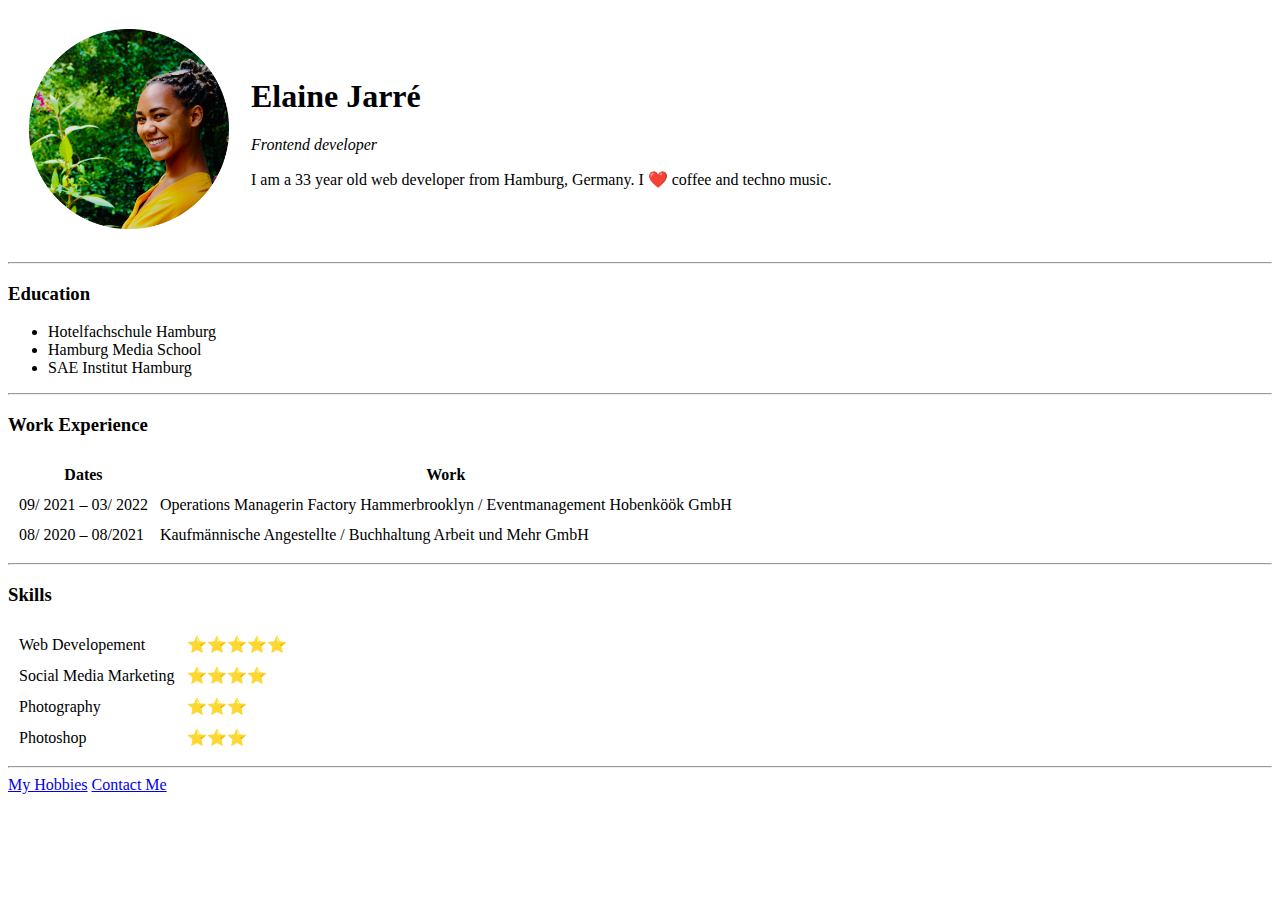
==== index.html @ 0f17121f "Add initial CV website files" ====
<!DOCTYPE html>
<html lang="en" dir="ltr">

<head>
  <meta charset="utf-8">
  <title> Elaine's personal site </title>
</head>

<body>
  <table cellspacing="20">
    <tr>
      <td><img src="images/elaine.png" alt="elaine profile picture" size height="200px"></td>
      <td>
        <h1> Elaine Jarré </h1>
        <p><em>Frontend developer</em></p>
        <p>I am a 33 year old web developer from Hamburg, Germany.
          I ❤️ coffee and techno music.</p>
      </td>
    </tr>
  </table>

  <hr>
  <h3>Education</h3>
  <ul>
    <li>Hotelfachschule Hamburg</li>
    <li>Hamburg Media School</li>
    <li>SAE Institut Hamburg</li>
  </ul>
  <hr>

  <h3>Work Experience</h3>
  <table cellspacing="10">
    <thead>
      <th>Dates</th>
      <th>Work</th>
    </thead>
    <tbody>
      <tr>
        <td>09/ 2021 – 03/ 2022</td>
        <td>Operations Managerin Factory Hammerbrooklyn / Eventmanagement Hobenköök GmbH</td>
      </tr>
      <tr>
        <td>08/ 2020 – 08/2021</td>
        <td>Kaufmännische Angestellte / Buchhaltung Arbeit und Mehr GmbH</td>
      </tr>
    </tbody>
  </table>
  <hr>

  <h3>Skills</h3>
  <table cellspacing="10">
    <tr>
      <td>Web Developement</td>
      <td>⭐️⭐️⭐️⭐️⭐️</td>
    </tr>
    <tr>
      <td>Social Media Marketing</td>
      <td>⭐️⭐️⭐️⭐️</td>
    </tr>
    <tr>
      <td>Photography</td>
      <td>⭐️⭐️⭐️</td>
    </tr>
    <tr>
      <td>Photoshop</td>
      <td>⭐️⭐️⭐️</td>
    </tr>
  </table>
  <hr>

  <a href="hobbies.html">My Hobbies</a>
  <a href="contact-me.html">Contact Me</a>
</body>

</html>
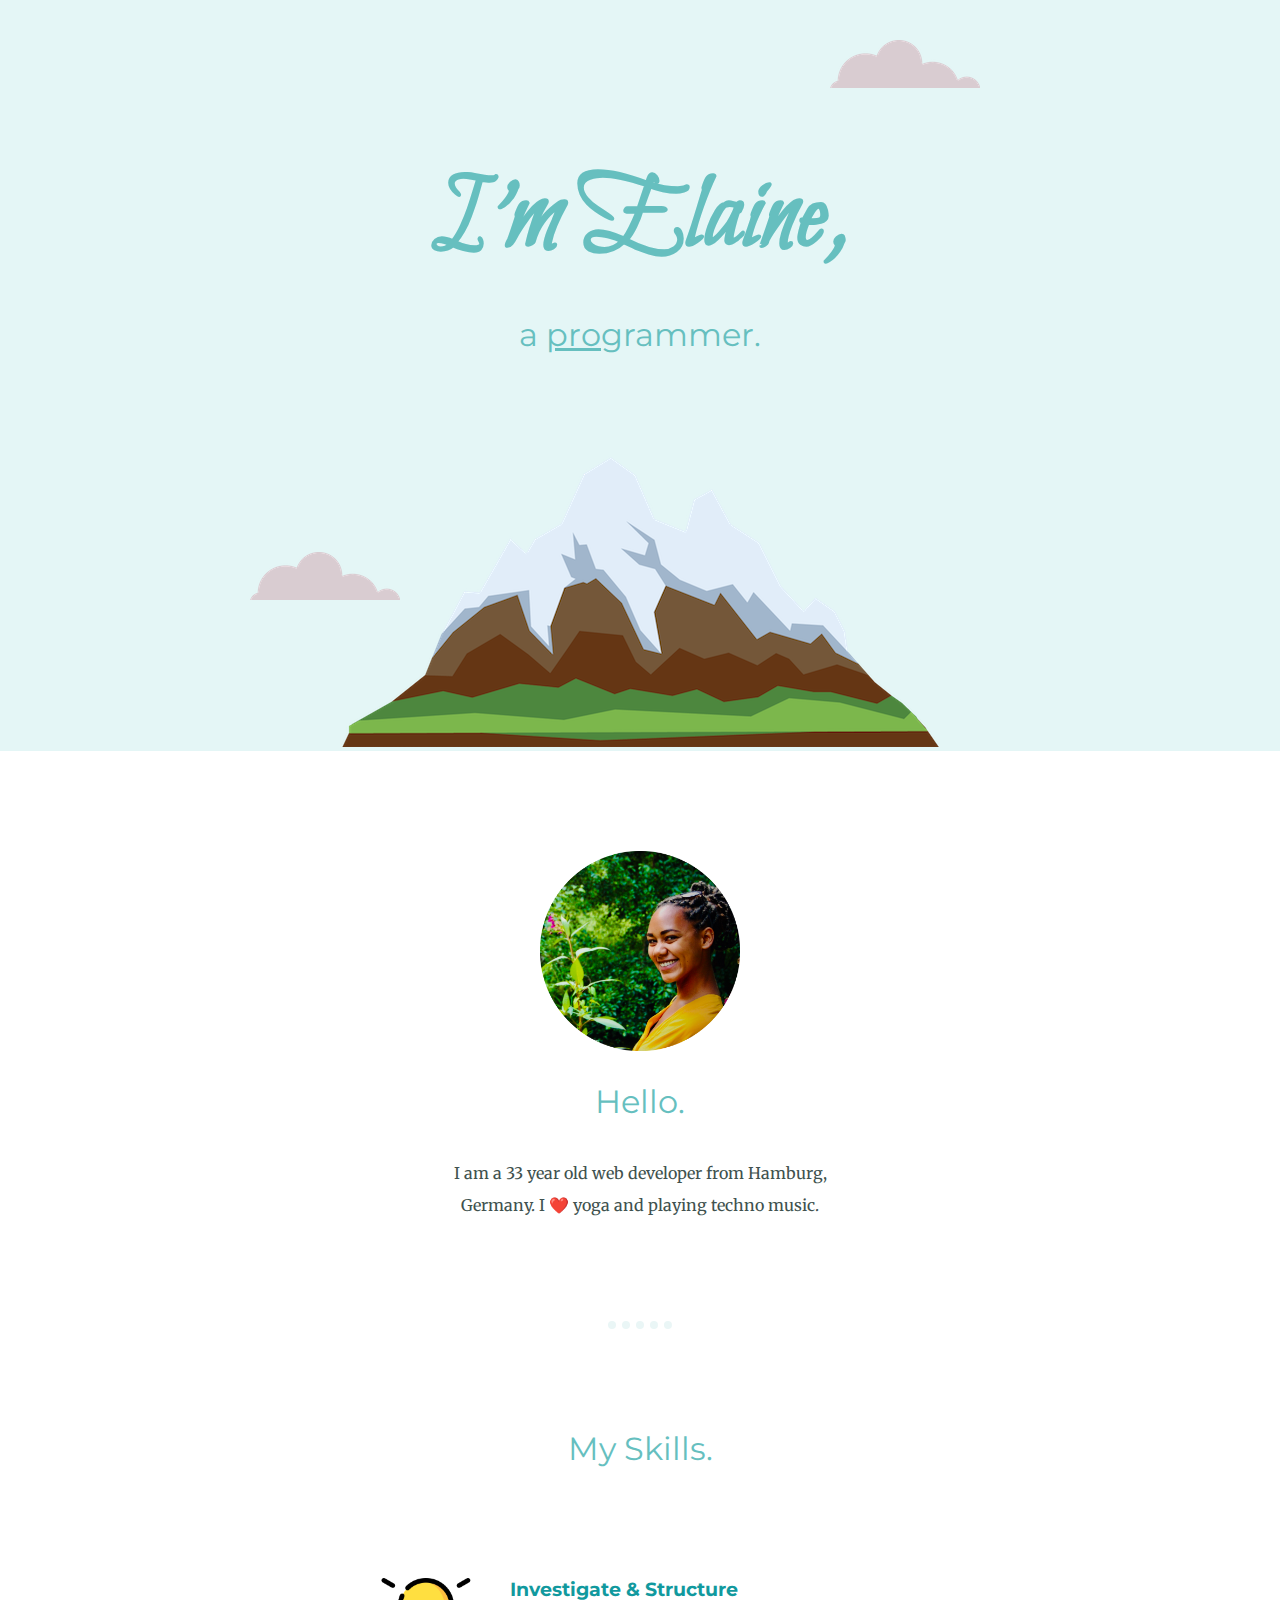
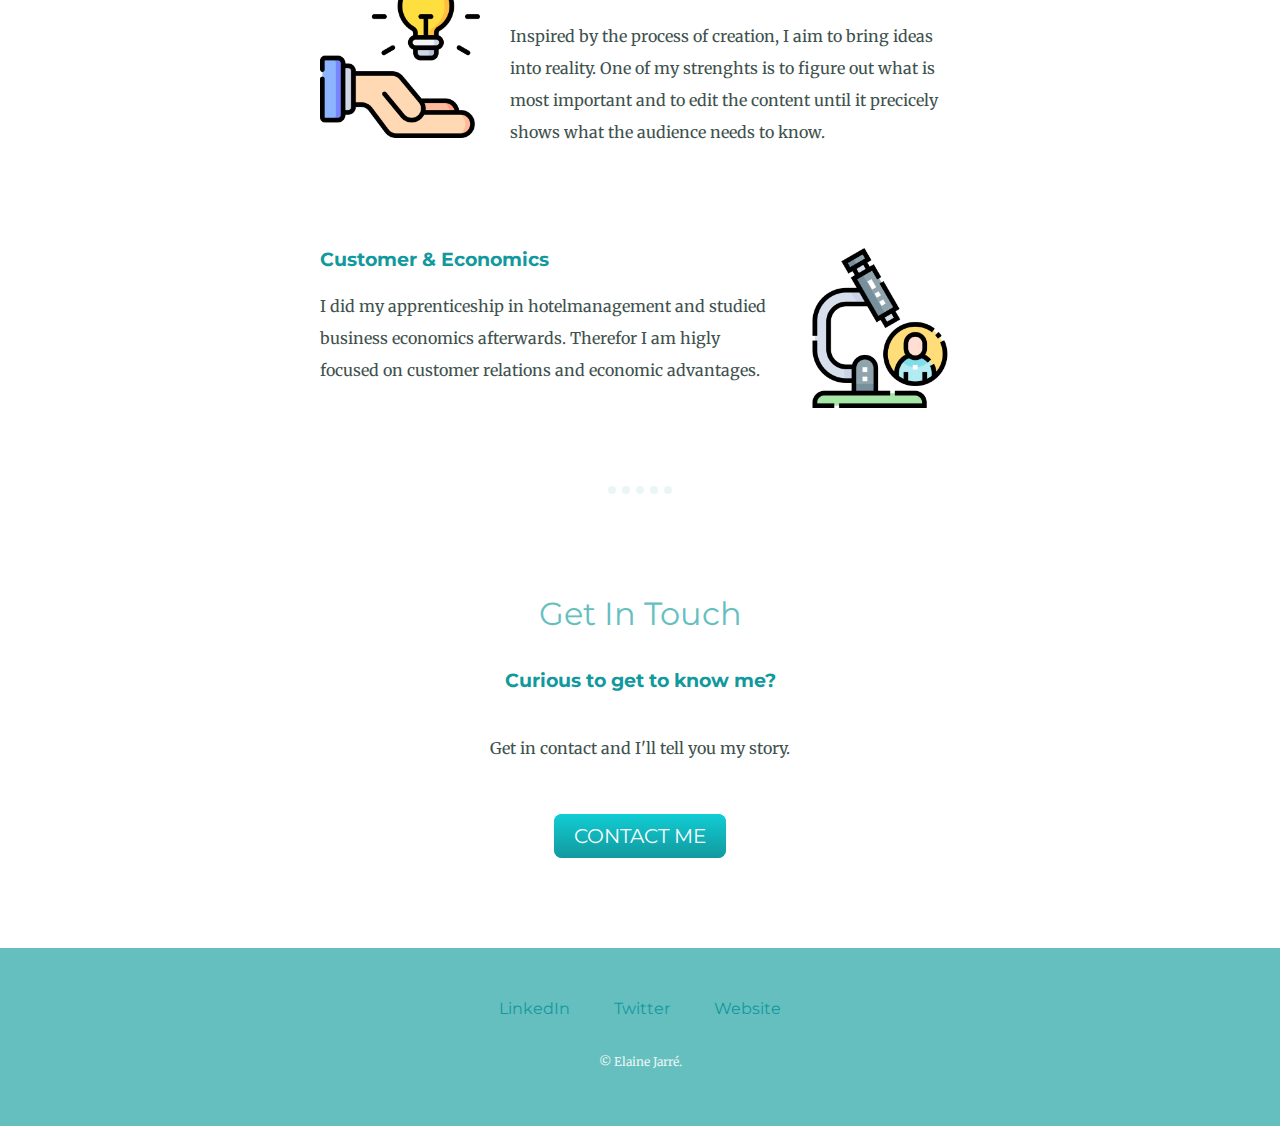
==== commit 60eba621: "Add files via upload" ====
--- a/index.html
+++ b/index.html
@@ -3,73 +3,67 @@
 
 <head>
   <meta charset="utf-8">
-  <title> Elaine's personal site </title>
+  <title>Elaine Jarré</title>
+
+  <link rel="stylesheet" href="css/styles.css">
+  <link rel="icon" href="favicon.ico">
+  <link rel="preconnect" href="https://fonts.googleapis.com">
+  <link rel="preconnect" href="https://fonts.gstatic.com" crossorigin>
+  <link href="https://fonts.googleapis.com/css2?family=Bilbo+Swash+Caps&family=Merriweather&family=Montserrat&display=swap" rel="stylesheet">
+
+
 </head>
 
 <body>
-  <table cellspacing="20">
-    <tr>
-      <td><img src="images/elaine.png" alt="elaine profile picture" size height="200px"></td>
-      <td>
-        <h1> Elaine Jarré </h1>
-        <p><em>Frontend developer</em></p>
-        <p>I am a 33 year old web developer from Hamburg, Germany.
-          I ❤️ coffee and techno music.</p>
-      </td>
-    </tr>
-  </table>
+  <div class="top-container">
+    <img class="top-cloud" src="images/cloud.png" alt="cloud-img">
+    <h1>I'm Elaine,</h1>
+    <h2>a <span class="pro">pro</span>grammer.</h2>
+    <img class="bottom-cloud" src="images/cloud.png" alt="cloud-img">
+    <img src="images/mountain.png" alt="mountain-img">
+  </div>
 
-  <hr>
-  <h3>Education</h3>
-  <ul>
-    <li>Hotelfachschule Hamburg</li>
-    <li>Hamburg Media School</li>
-    <li>SAE Institut Hamburg</li>
-  </ul>
-  <hr>
+  <div class="middle-container">
+    <div class="profile">
+      <img src="images/elaine.png" alt="Elaine-profil picture" size height="200px">
+      <h2>Hello.</h2>
+      <p class="intro">I am a 33 year old web developer from Hamburg, Germany. I ❤️ yoga and playing techno music.</p>
+    </div>
 
-  <h3>Work Experience</h3>
-  <table cellspacing="10">
-    <thead>
-      <th>Dates</th>
-      <th>Work</th>
-    </thead>
-    <tbody>
-      <tr>
-        <td>09/ 2021 – 03/ 2022</td>
-        <td>Operations Managerin Factory Hammerbrooklyn / Eventmanagement Hobenköök GmbH</td>
-      </tr>
-      <tr>
-        <td>08/ 2020 – 08/2021</td>
-        <td>Kaufmännische Angestellte / Buchhaltung Arbeit und Mehr GmbH</td>
-      </tr>
-    </tbody>
-  </table>
-  <hr>
+    <hr>
+    <div class="skills">
+      <h2>My Skills.</h2>
+      <div class="skill-row">
+        <img class="creation" src="images/knowledge.png" alt="creation-img">
+        <h3>Investigate & Structure</h3>
+        <p class= "creation-skill-description">Inspired by the process of creation, I aim to bring ideas into reality.
+          One of my strenghts is to figure out what is most important and to edit the content until it precicely shows what the audience needs to know.</p>
+      </div>
+      <div class="skill-row">
+        <img class="microscope" src="images/research.png" alt="microscope-img">
+        <h3>Customer & Economics</h3>
+        <p>I did my apprenticeship in hotelmanagement and studied business economics afterwards.
+          Therefor I am higly focused on customer relations and economic advantages.</p>
+      </div>
+    </div>
 
-  <h3>Skills</h3>
-  <table cellspacing="10">
-    <tr>
-      <td>Web Developement</td>
-      <td>⭐️⭐️⭐️⭐️⭐️</td>
-    </tr>
-    <tr>
-      <td>Social Media Marketing</td>
-      <td>⭐️⭐️⭐️⭐️</td>
-    </tr>
-    <tr>
-      <td>Photography</td>
-      <td>⭐️⭐️⭐️</td>
-    </tr>
-    <tr>
-      <td>Photoshop</td>
-      <td>⭐️⭐️⭐️</td>
-    </tr>
-  </table>
-  <hr>
+    <hr>
+    <div class="contact-me">
+      <h2>Get In Touch</h2>
+      <h3>Curious to get to know me?</h3>
+      <p class="contact-message">Get in contact and I'll tell you my story.</p>
+      <a class="btn" href="mailto:elaine.jarre@gmail.com">CONTACT ME</a>
+    </div>
+  </div>
 
-  <a href="hobbies.html">My Hobbies</a>
-  <a href="contact-me.html">Contact Me</a>
+
+  <div class="bottom-container">
+    <a class="footer-link" href="https://www.linkedin.com/">LinkedIn</a>
+    <a class="footer-link" href="https://twitter.com/">Twitter</a>
+    <a class="footer-link" href="https://www.appbrewery.co/">Website</a>
+    <p class="copyright">© Elaine Jarré.</p>
+  </div>
+
 </body>
 
 </html>
--- a/css/styles.css
+++ b/css/styles.css
@@ -0,0 +1,136 @@
+a {
+  color: #11999E;
+  font-family: 'Montserrat', sans-serif;
+  margin: 10px 20px;
+  text-decoration: none;
+}
+a:hover {
+  color: #EAF6F6;
+}
+
+body {
+  margin: 0;
+  text-align: center;
+  font-family: 'Merriweather', serif;
+}
+
+h1 {
+  color: #66BFBF;
+  font-family: 'Bilbo Swash Caps', cursive;
+  font-size: 6.875rem;
+  margin: 50px auto 0 auto;
+}
+
+h2 {
+  color: #66BFBF;
+  font-family: 'Montserrat', sans-serif;
+  font-size: 2rem;
+  font-weight: normal;
+  padding-bottom: 10px;
+}
+
+h3 {
+  color: #11999E;
+  font-family: 'Montserrat', sans-serif;
+}
+
+hr {
+  border: none;
+  border-top: 8px dotted #EAF6F6;
+  width: 5%;
+  margin: 100px auto;
+}
+p {
+color: #40514E;
+line-height: 2;
+}
+
+/***********************CLASS SELECTORS****************************/
+
+.btn {
+  background: #11cdd4;
+  background-image: -webkit-linear-gradient(top, #11cdd4, #11999e);
+  background-image: -moz-linear-gradient(top, #11cdd4, #11999e);
+  background-image: -ms-linear-gradient(top, #11cdd4, #11999e);
+  background-image: -o-linear-gradient(top, #11cdd4, #11999e);
+  background-image: linear-gradient(to bottom, #11cdd4, #11999e);
+  -webkit-border-radius: 8;
+  -moz-border-radius: 8;
+  border-radius: 8px;
+  font-family: 'Montserrat', sans-serif;
+  color: #ffffff;
+  font-size: 20px;
+  padding: 10px 20px 10px 20px;
+  text-decoration: none;
+}
+
+.btn:hover {
+  background: #30e3cb;
+  background-image: -webkit-linear-gradient(top, #30e3cb, #2bc4ad);
+  background-image: -moz-linear-gradient(top, #30e3cb, #2bc4ad);
+  background-image: -ms-linear-gradient(top, #30e3cb, #2bc4ad);
+  background-image: -o-linear-gradient(top, #30e3cb, #2bc4ad);
+  background-image: linear-gradient(to bottom, #30e3cb, #2bc4ad);
+  text-decoration: none;
+}
+.copyright {
+  color: #EAF6F6;
+  font-size: 0.75rem;
+  padding: 20px 0;
+}
+.creation {
+width: 25%;
+float: left;
+margin-right: 30px;
+}
+.contact-message {
+  margin: 40px auto 60px;
+}
+.microscope {
+width: 25%;
+float: right;
+margin-left: 30px;
+}
+.pro {
+  text-decoration: underline;
+}
+.intro {
+  width: 30%;
+  margin: auto;
+}
+.footer-link {
+color: #11999E;
+}
+
+.skill-row {
+margin: 100px auto 100px auto;
+text-align: left;
+width: 50%;
+}
+
+.top-container {
+  background-color: #E4F6F6;
+  padding-top: 100px;
+}
+
+.middle-container{
+  margin: 100px 0 100px 0;
+}
+
+.bottom-container {
+  background-color: #66BFBF;
+padding: 50px 0 20px;
+}
+
+.top-cloud {
+  position: absolute;
+  right: 300px;
+  top: 40px;
+}
+
+.bottom-cloud {
+  position: absolute;
+  bottom: 300px;
+  left: 250px;
+
+}
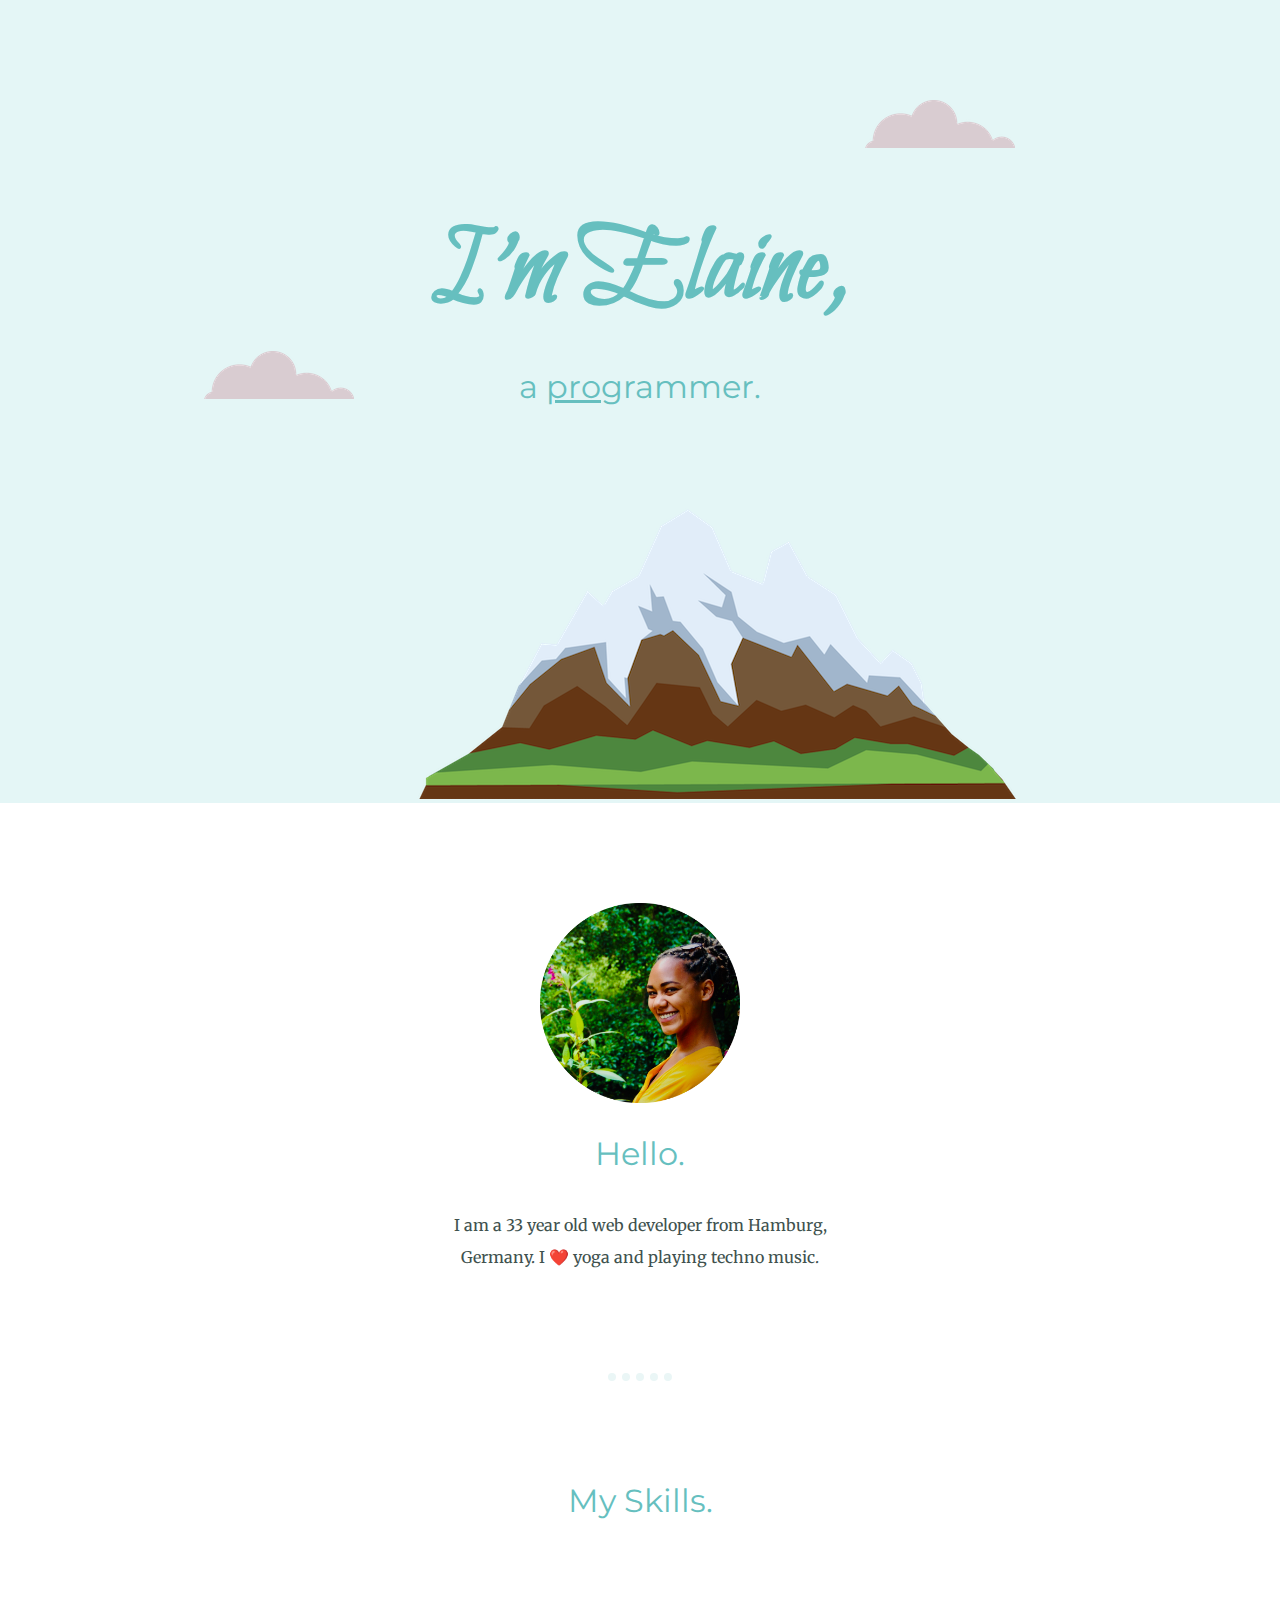
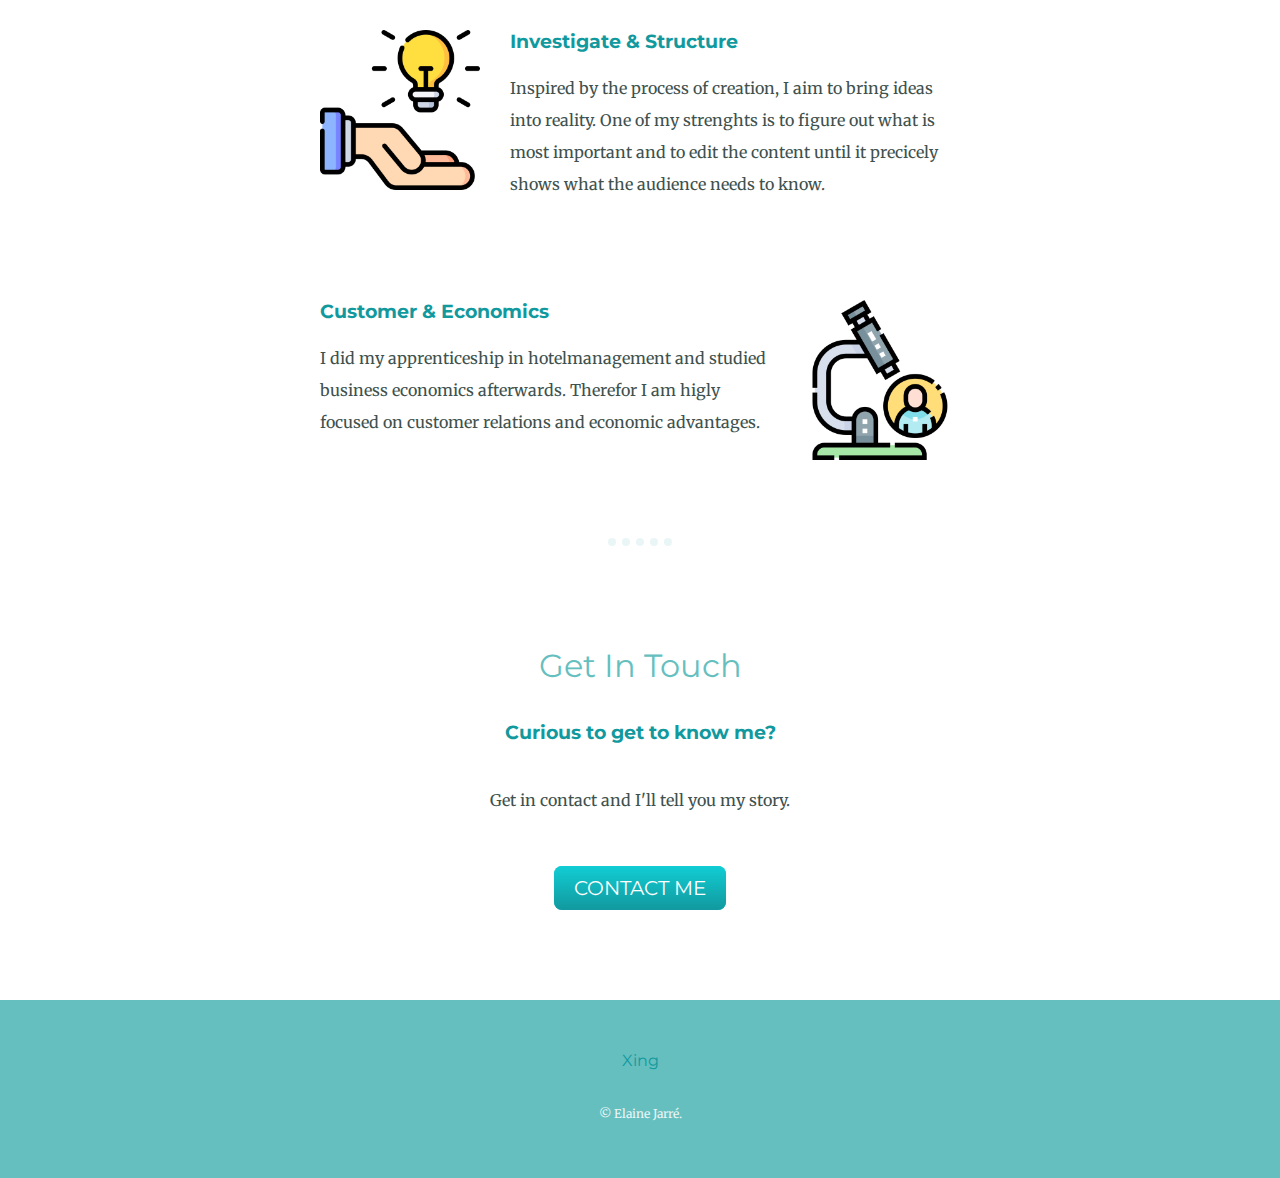
==== commit 224cfa74: "Add files via upload" ====
--- a/index.html
+++ b/index.html
@@ -58,9 +58,7 @@
 
 
   <div class="bottom-container">
-    <a class="footer-link" href="https://www.linkedin.com/">LinkedIn</a>
-    <a class="footer-link" href="https://twitter.com/">Twitter</a>
-    <a class="footer-link" href="https://www.appbrewery.co/">Website</a>
+    <a class="footer-link" href="https://www.xing.com/profile/Elaine_Jarre/cv">Xing</a>
     <p class="copyright">© Elaine Jarré.</p>
   </div>
 
--- a/css/styles.css
+++ b/css/styles.css
@@ -123,14 +123,12 @@
 }
 
 .top-cloud {
-  position: absolute;
-  right: 300px;
-  top: 40px;
+  position: relative;
+  left: 300px;
 }
 
 .bottom-cloud {
-  position: absolute;
-  bottom: 300px;
-  left: 250px;
-
+  position: relative;
+  bottom: 400px;
+  right: 60px;
 }
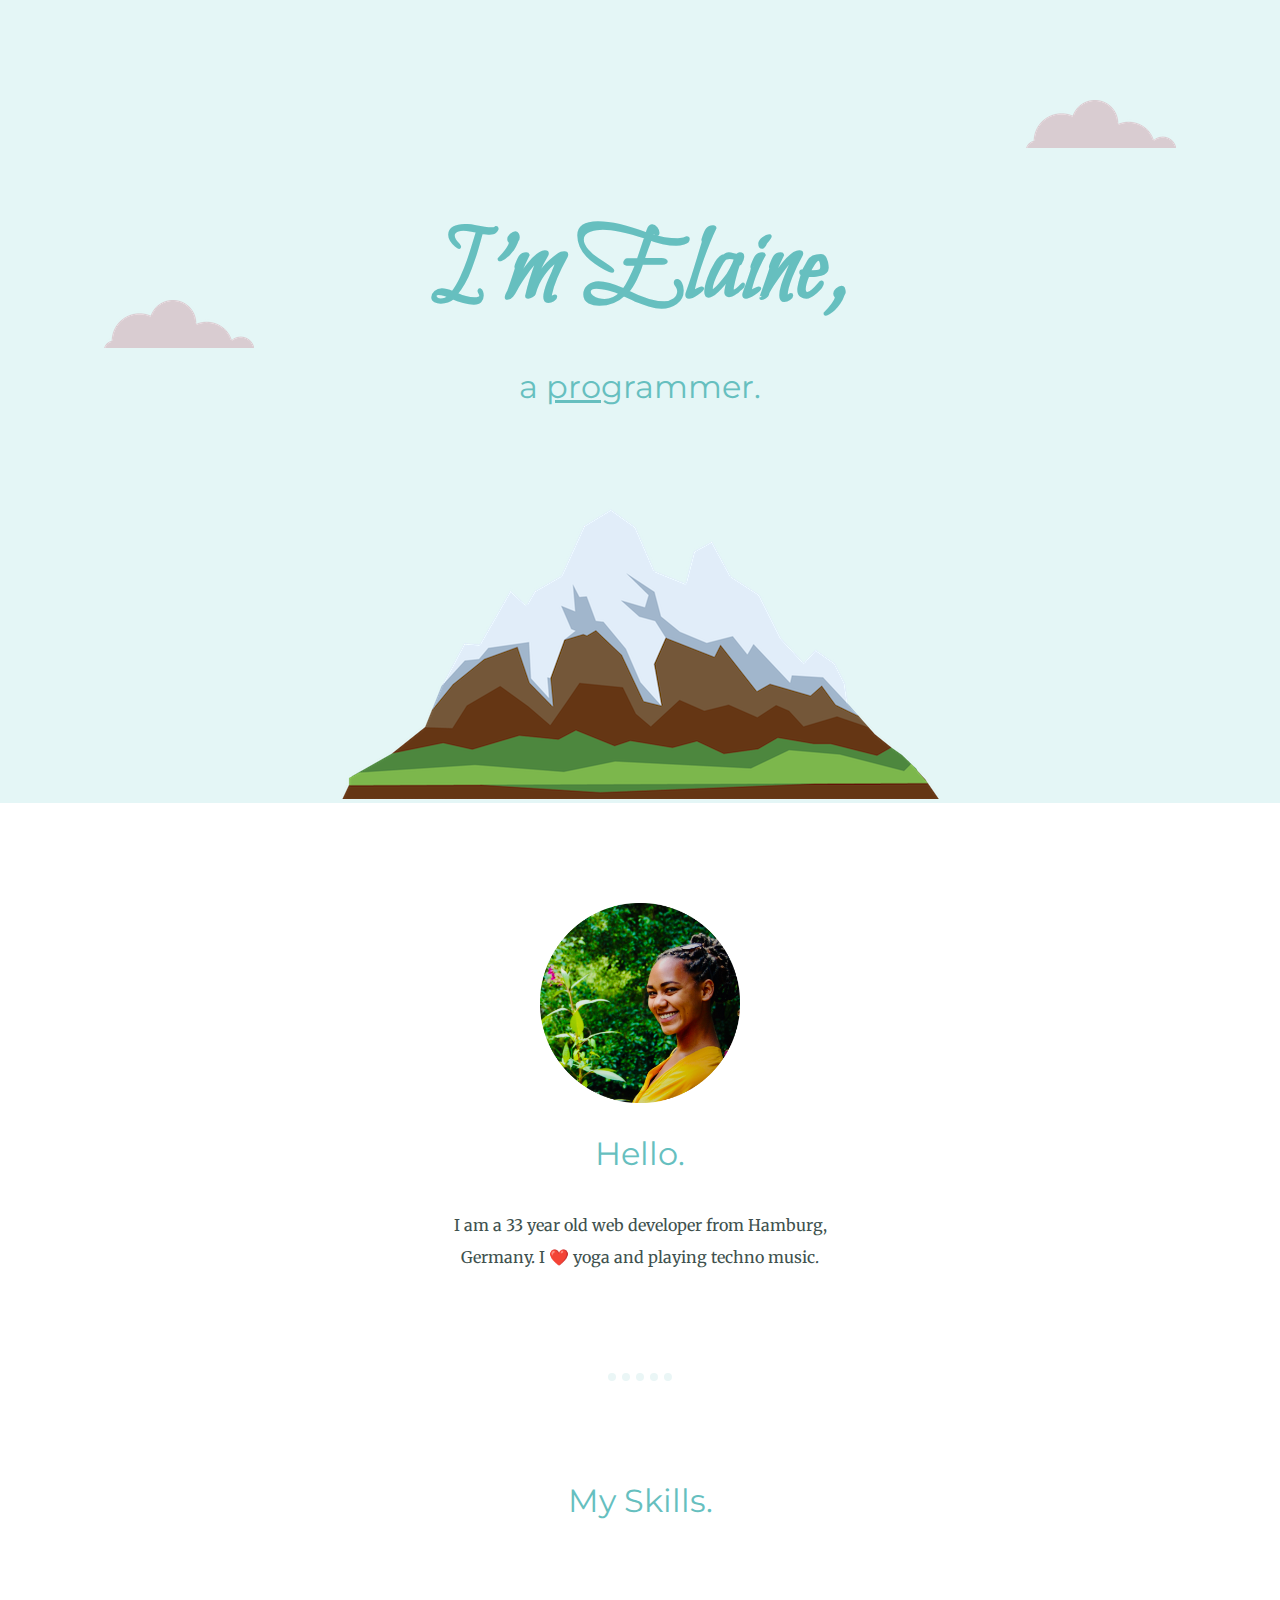
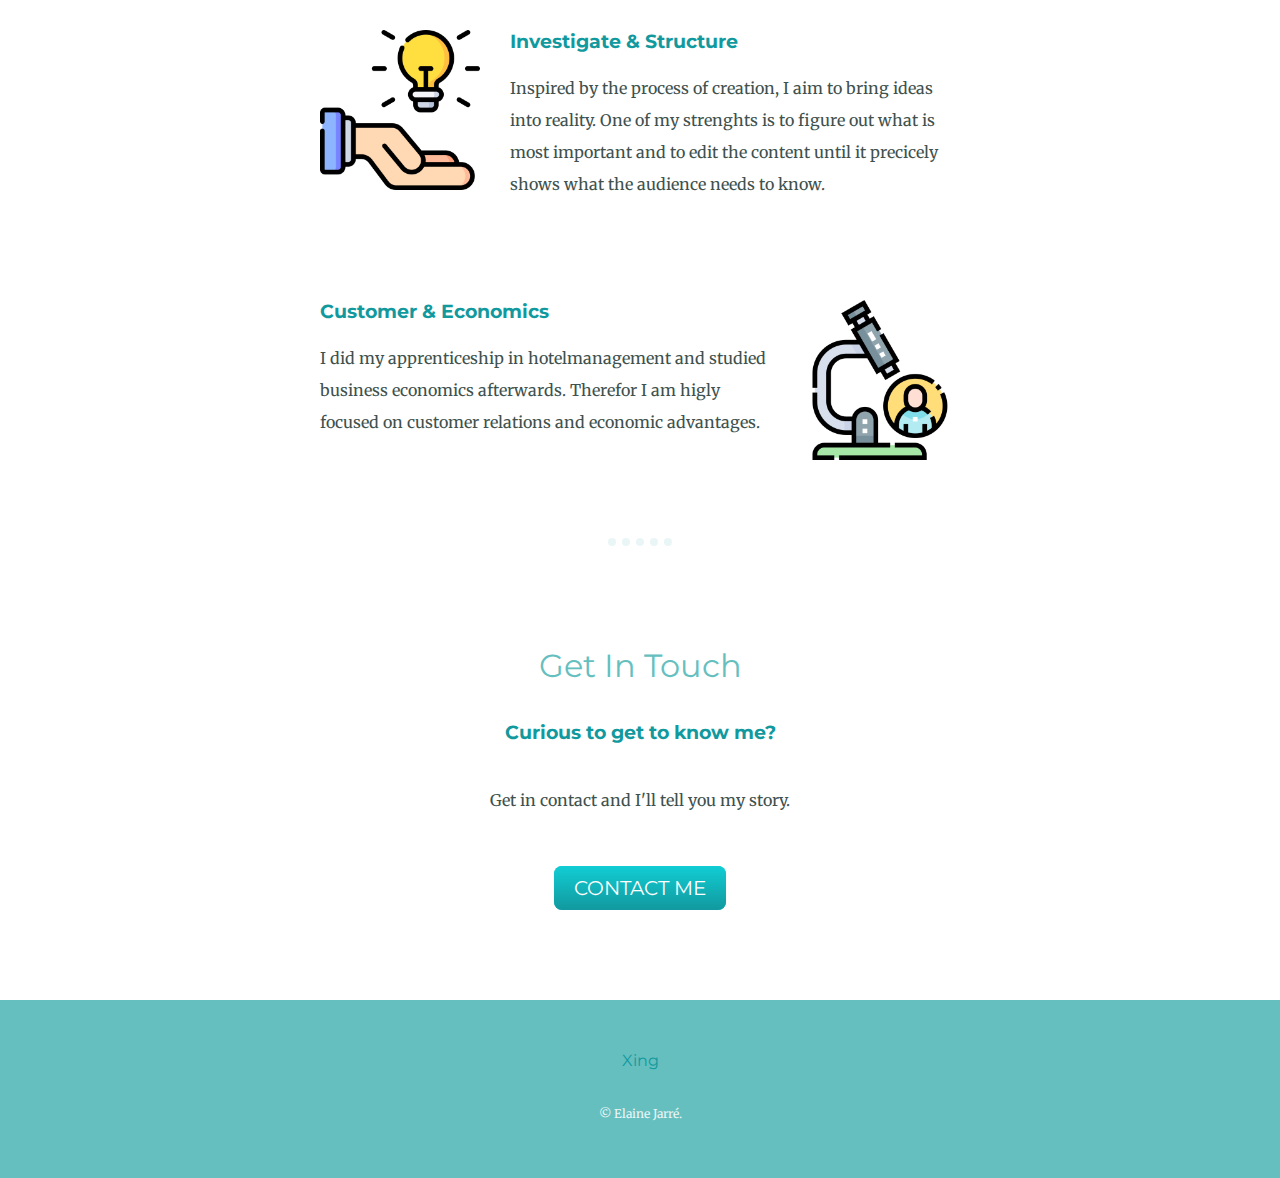
==== commit 5a4e1cfe: "Add files via upload" ====
--- a/index.html
+++ b/index.html
@@ -16,11 +16,12 @@
 
 <body>
   <div class="top-container">
+    <img class="bottom-cloud" src="images/cloud.png" alt="cloud-img">
     <img class="top-cloud" src="images/cloud.png" alt="cloud-img">
     <h1>I'm Elaine,</h1>
-    <h2>a <span class="pro">pro</span>grammer.</h2>
-    <img class="bottom-cloud" src="images/cloud.png" alt="cloud-img">
-    <img src="images/mountain.png" alt="mountain-img">
+    <h2 class="programmer">a <span class="pro">pro</span>grammer.</h2>
+
+    <img class="mountain" src="images/mountain.png" alt="mountain-img">
   </div>
 
   <div class="middle-container">
--- a/css/styles.css
+++ b/css/styles.css
@@ -94,6 +94,8 @@
 .pro {
   text-decoration: underline;
 }
+
+
 .intro {
   width: 30%;
   margin: auto;
@@ -119,16 +121,16 @@
 
 .bottom-container {
   background-color: #66BFBF;
-padding: 50px 0 20px;
+  padding: 50px 0 20px;
 }
 
 .top-cloud {
   position: relative;
-  left: 300px;
+  left: 30%;
 }
 
 .bottom-cloud {
   position: relative;
-  bottom: 400px;
-  right: 60px;
+  right: 30%;
+  top: 200px;
 }
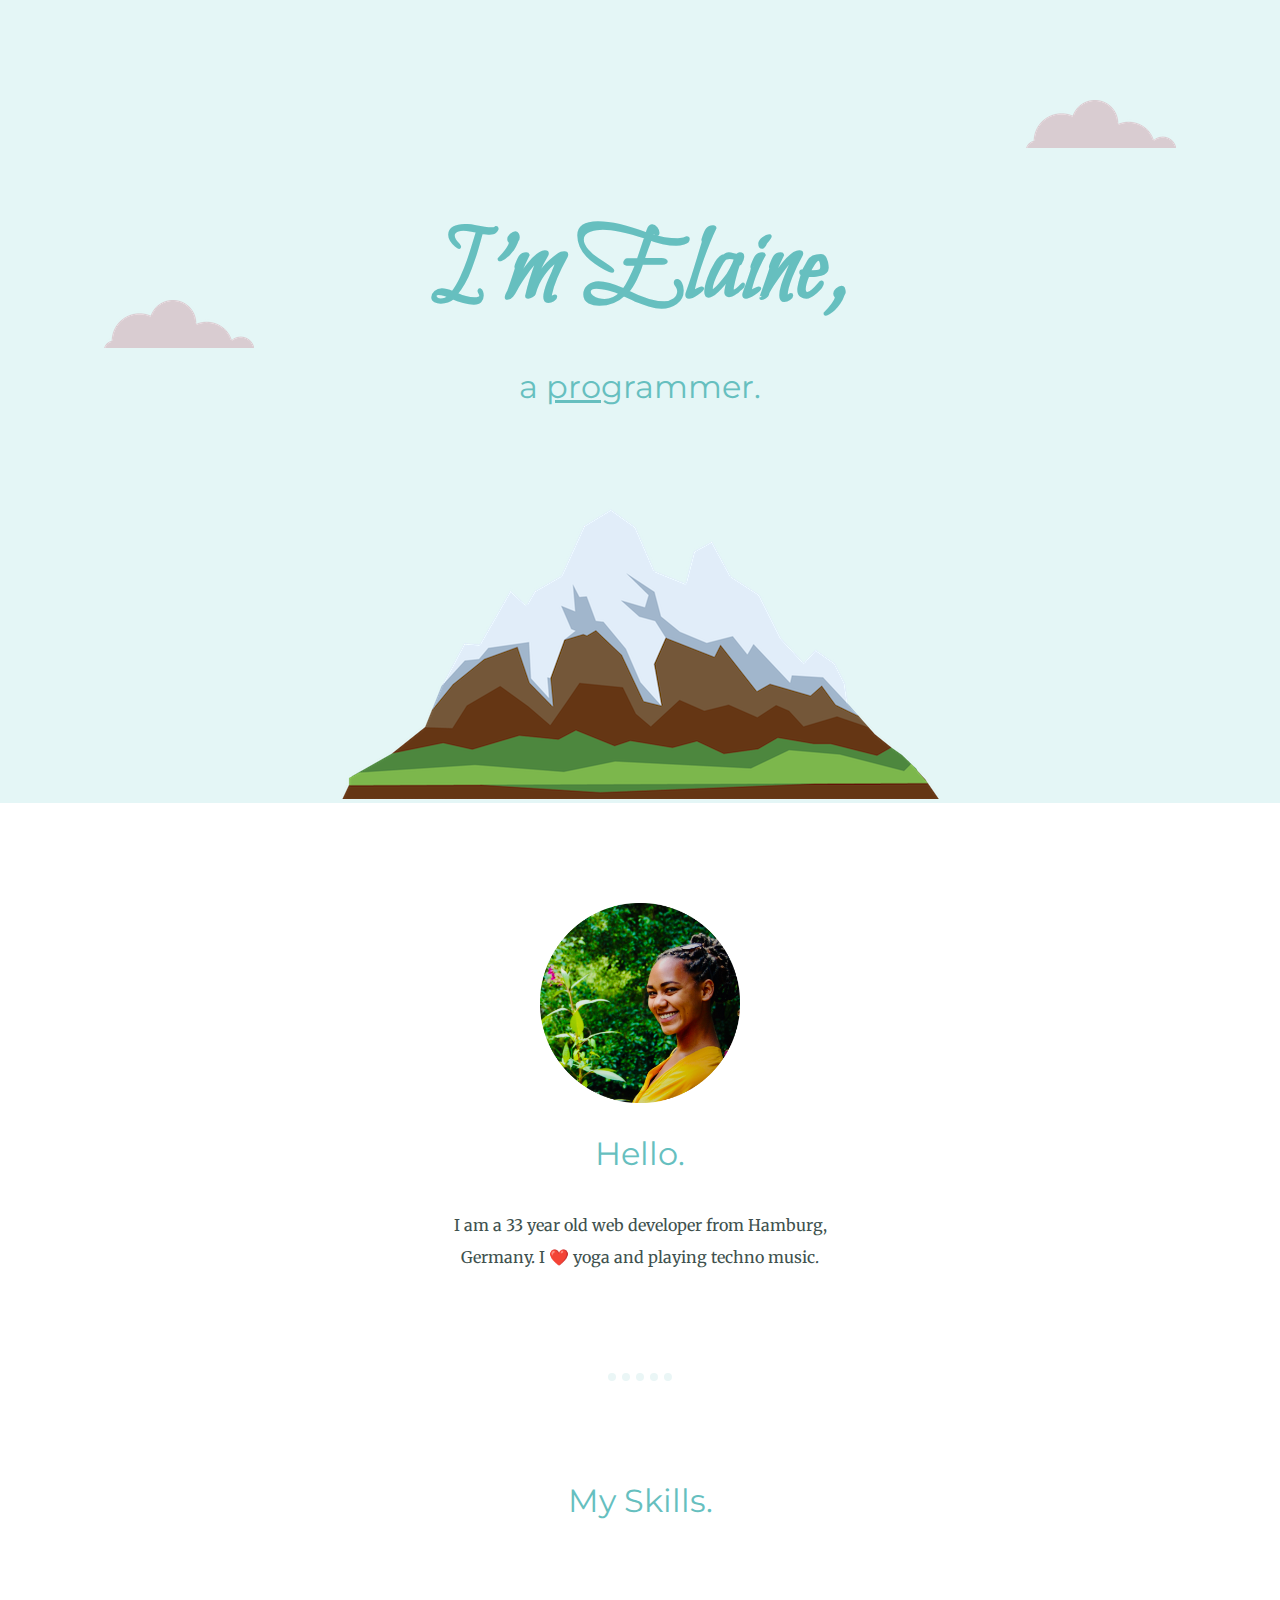
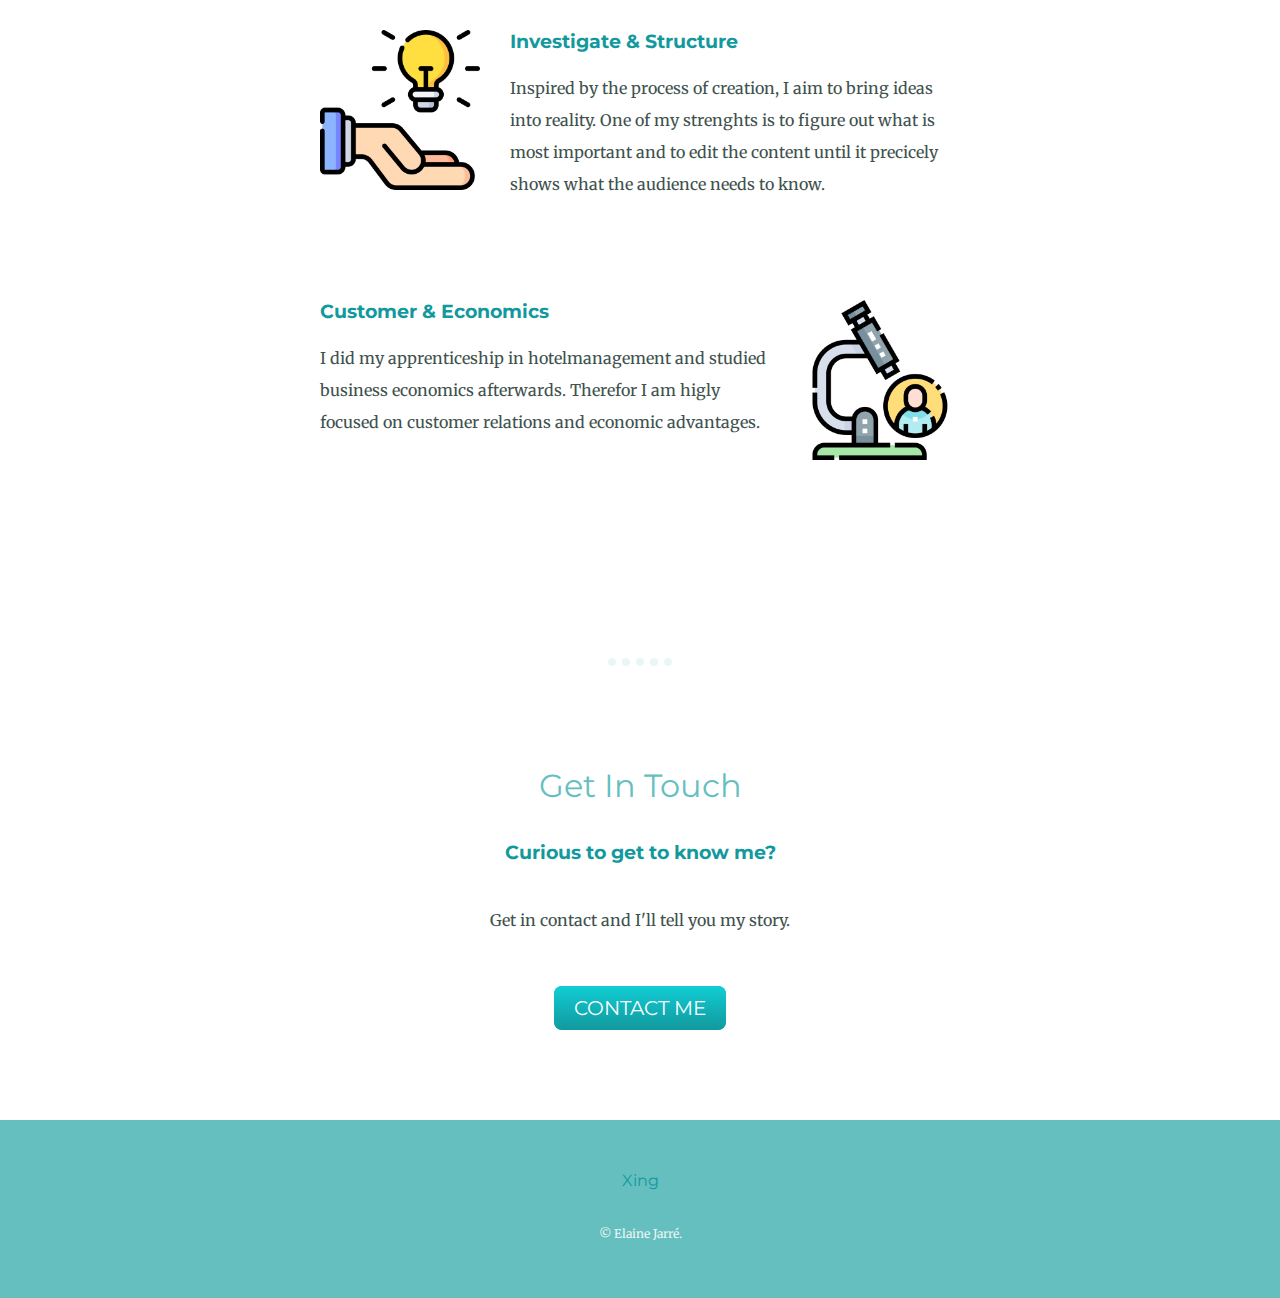
==== commit 638e0b70: "Add files via upload" ====
--- a/index.html
+++ b/index.html
@@ -19,8 +19,7 @@
     <img class="bottom-cloud" src="images/cloud.png" alt="cloud-img">
     <img class="top-cloud" src="images/cloud.png" alt="cloud-img">
     <h1>I'm Elaine,</h1>
-    <h2 class="programmer">a <span class="pro">pro</span>grammer.</h2>
-
+    <h2>a <span class="pro">pro</span>grammer.</h2>
     <img class="mountain" src="images/mountain.png" alt="mountain-img">
   </div>
 
@@ -47,7 +46,7 @@
           Therefor I am higly focused on customer relations and economic advantages.</p>
       </div>
     </div>
-
+<br>
     <hr>
     <div class="contact-me">
       <h2>Get In Touch</h2>
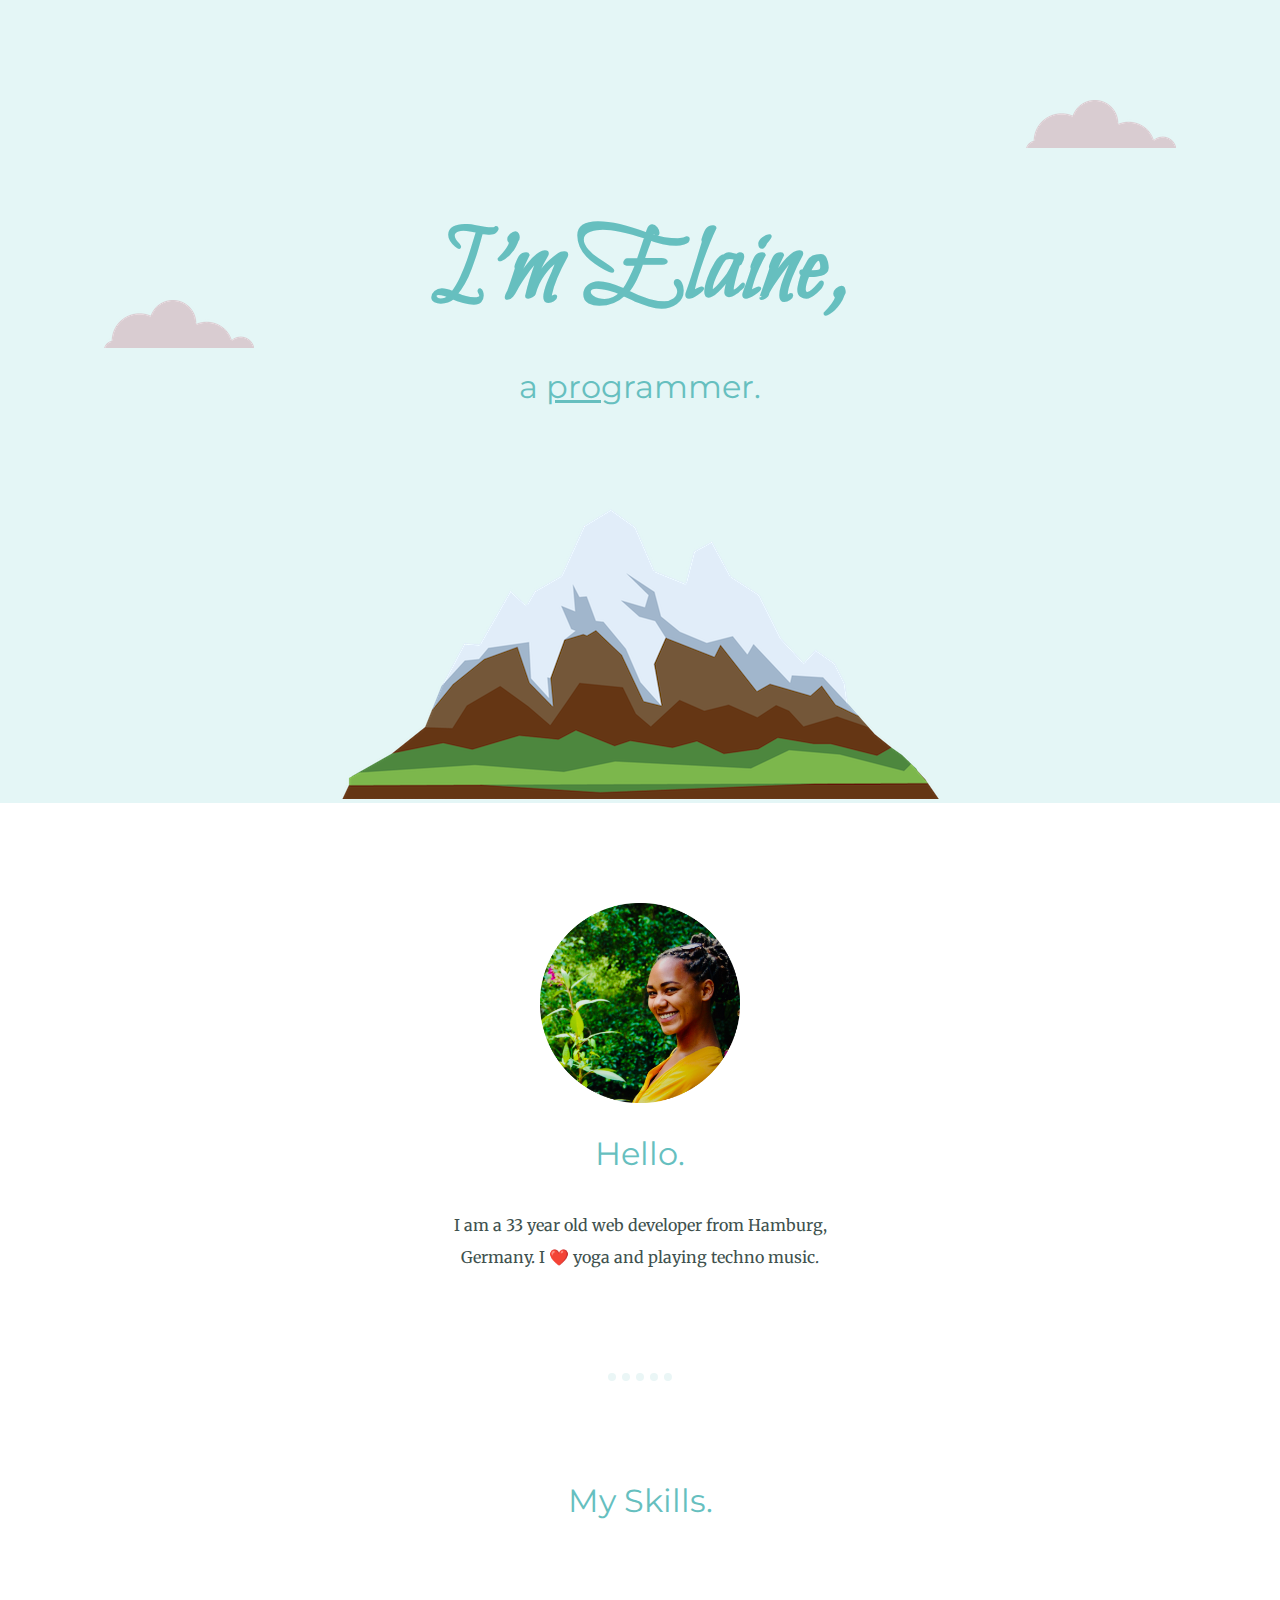
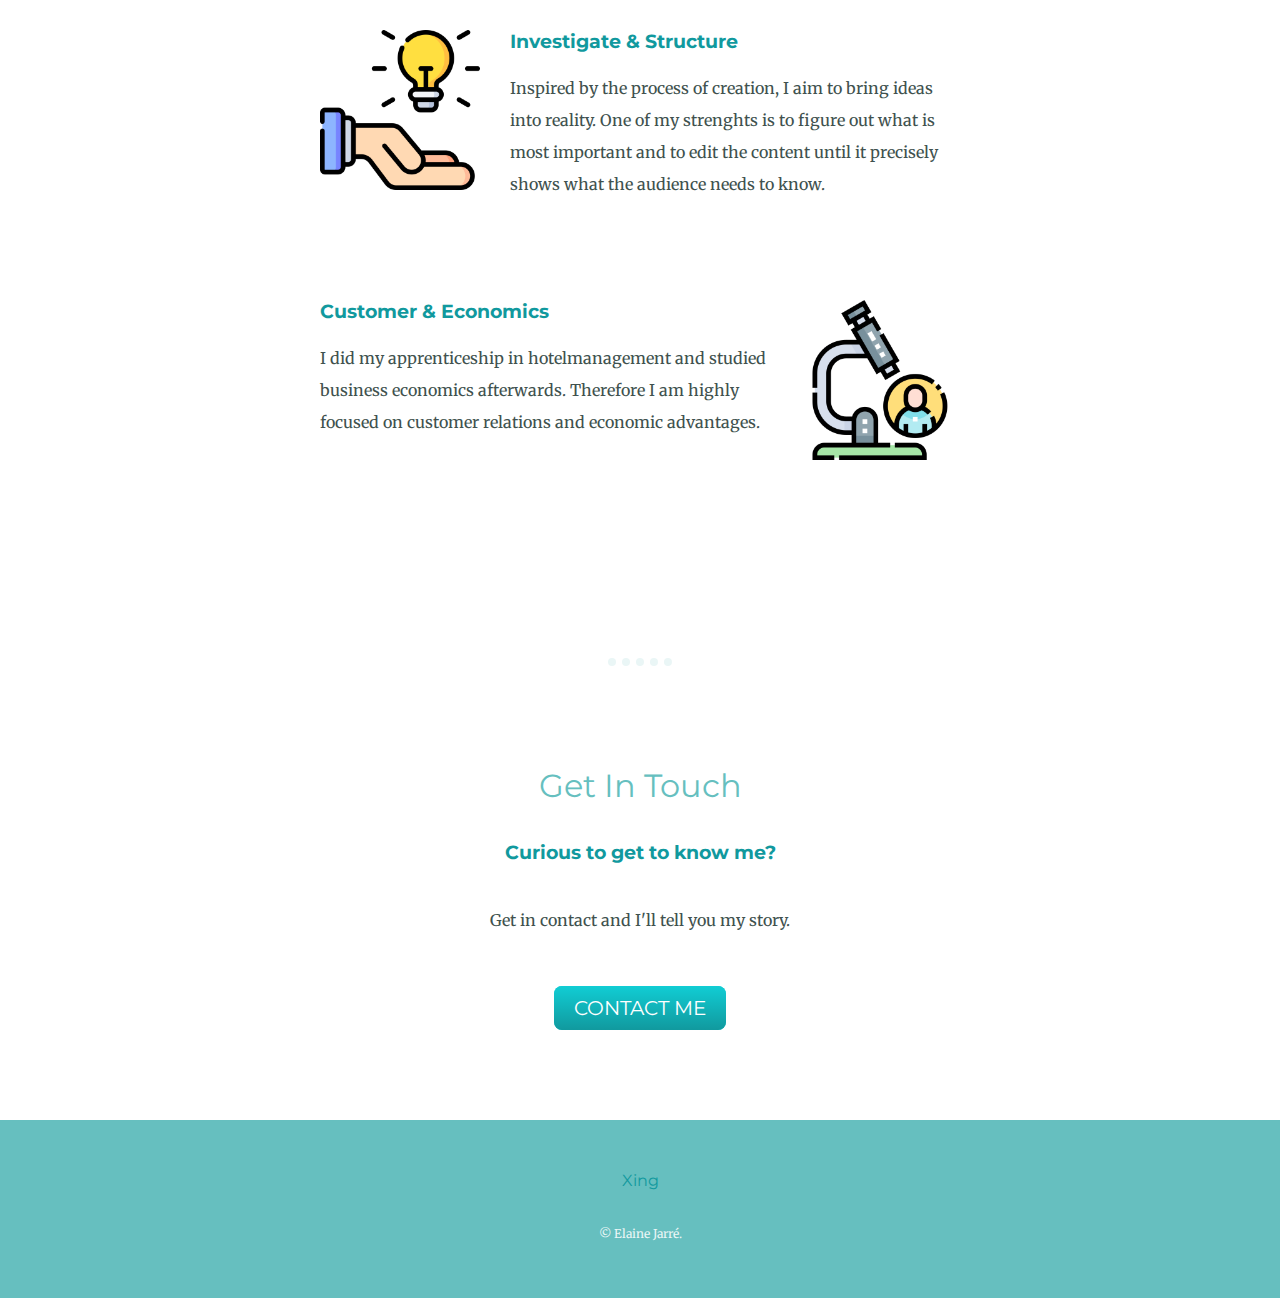
==== commit eecd012e: "Update index.html" ====
--- a/index.html
+++ b/index.html
@@ -37,13 +37,13 @@
         <img class="creation" src="images/knowledge.png" alt="creation-img">
         <h3>Investigate & Structure</h3>
         <p class= "creation-skill-description">Inspired by the process of creation, I aim to bring ideas into reality.
-          One of my strenghts is to figure out what is most important and to edit the content until it precicely shows what the audience needs to know.</p>
+          One of my strenghts is to figure out what is most important and to edit the content until it precisely shows what the audience needs to know.</p>
       </div>
       <div class="skill-row">
         <img class="microscope" src="images/research.png" alt="microscope-img">
         <h3>Customer & Economics</h3>
         <p>I did my apprenticeship in hotelmanagement and studied business economics afterwards.
-          Therefor I am higly focused on customer relations and economic advantages.</p>
+          Therefore I am highly focused on customer relations and economic advantages.</p>
       </div>
     </div>
 <br>
